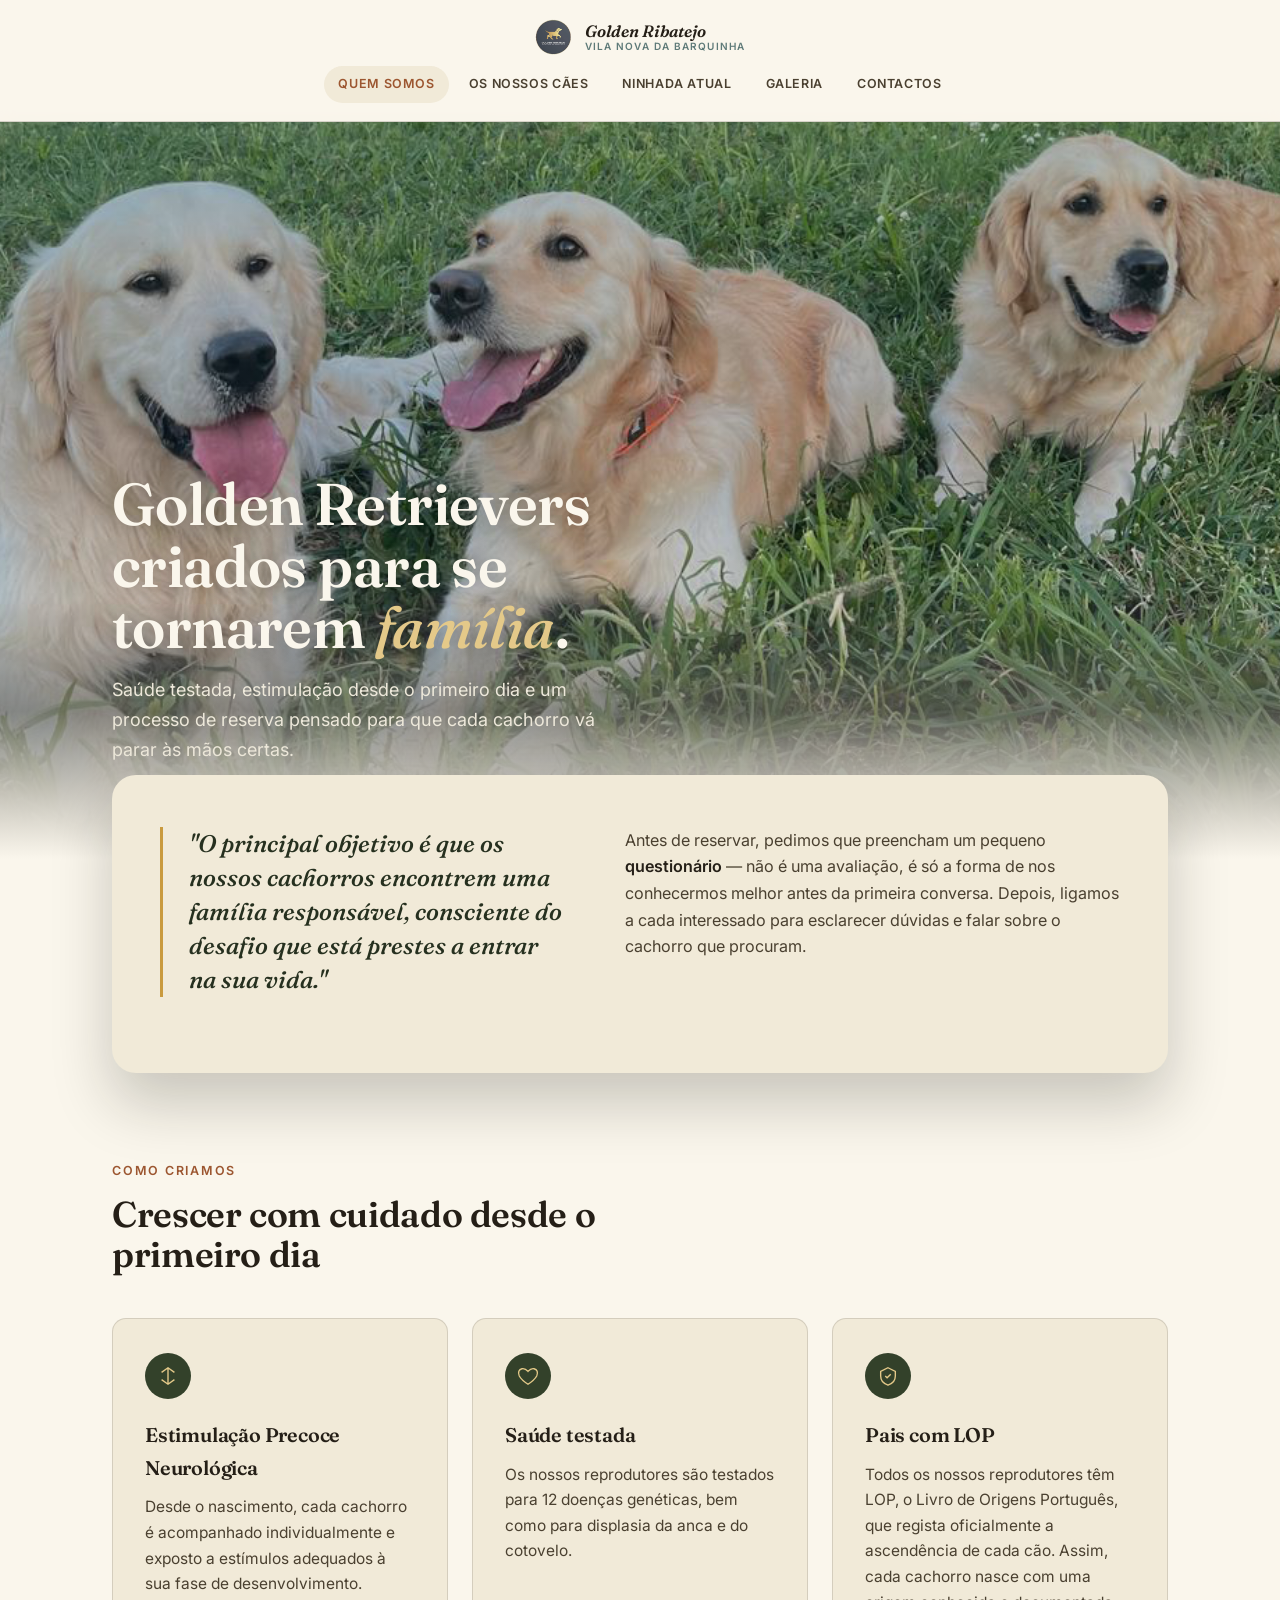
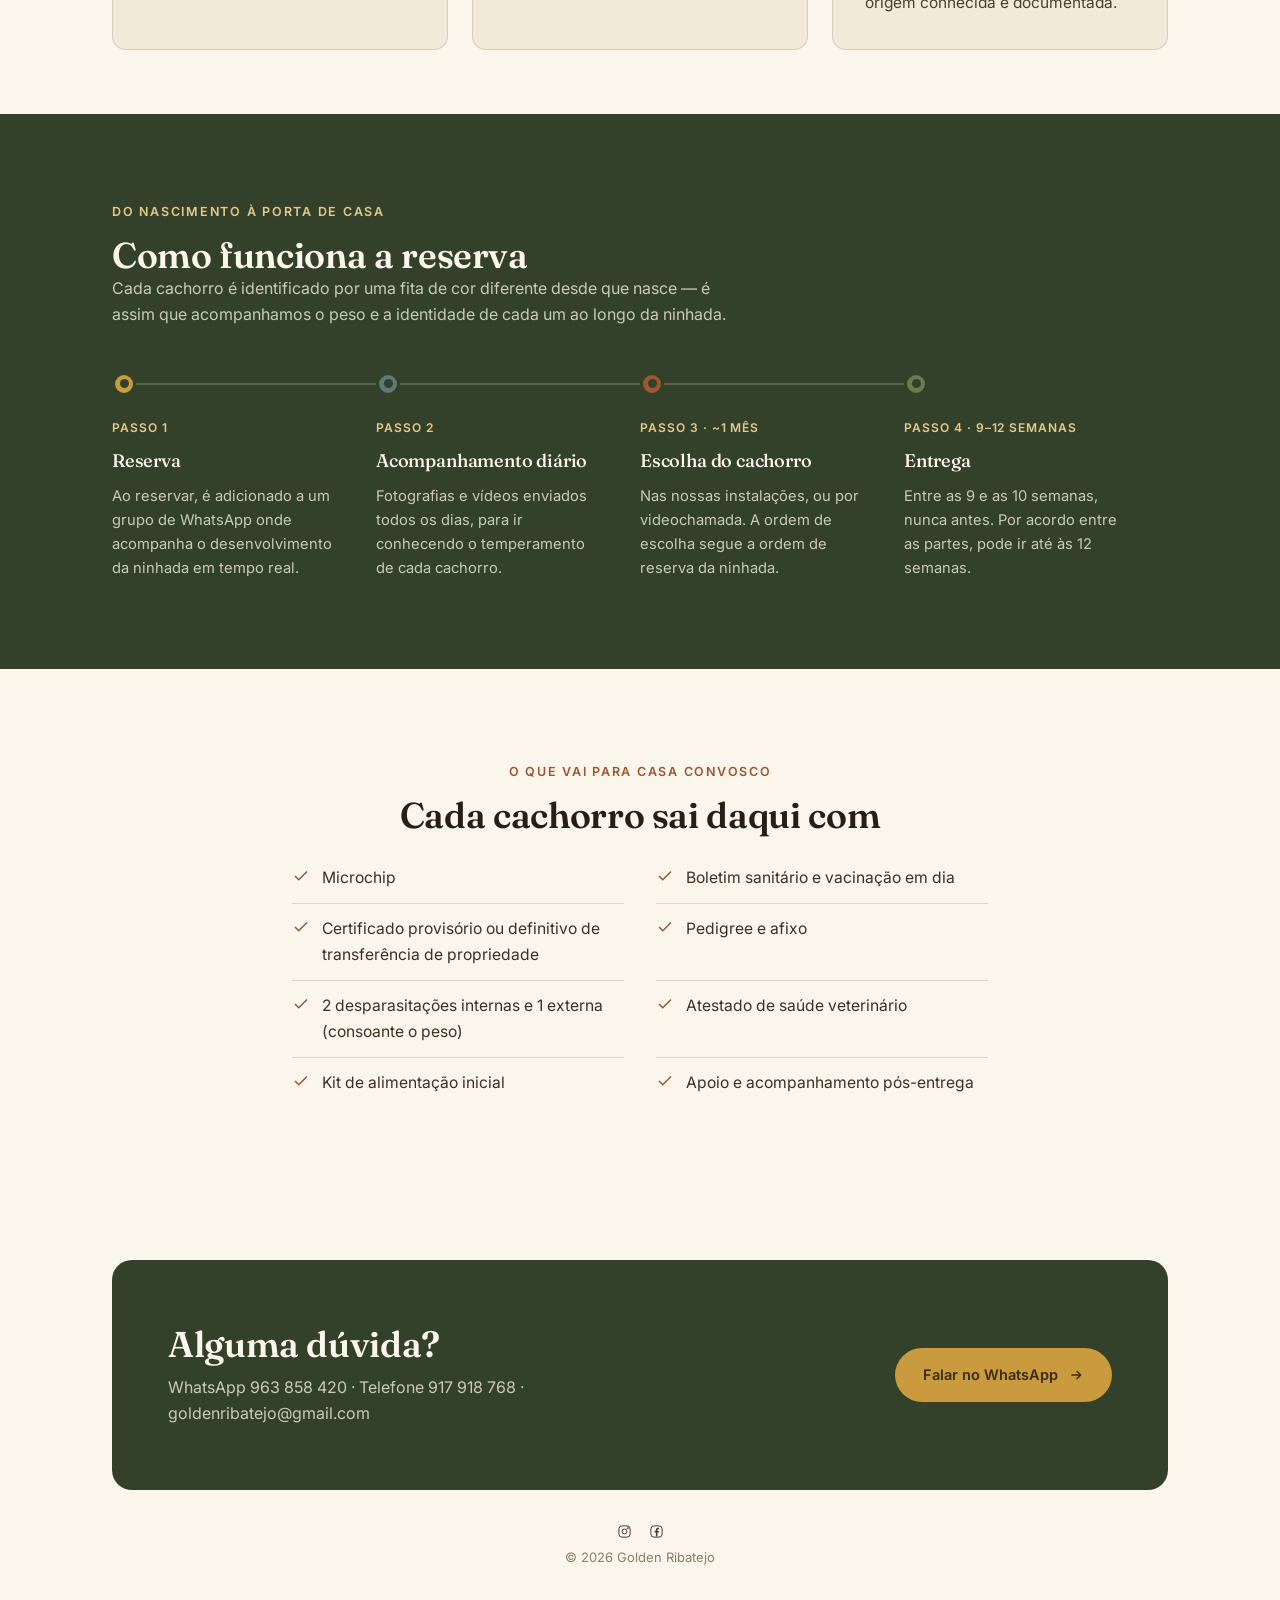
==== index.html @ 8e7dc317 "Adiciona index.html a redirecionar para inicial.html (necessário para o GitHub Pages)" ====
<!DOCTYPE html>
<html lang="pt-PT">
<head>
<meta charset="UTF-8">
<meta name="viewport" content="width=device-width, initial-scale=1">
<meta http-equiv="refresh" content="0; url=inicial.html">
<title>Golden Ribatejo</title>
</head>
<body>
<script>location.replace('inicial.html');</script>
<p>A redirecionar para <a href="inicial.html">a página inicial</a>...</p>
</body>
</html>
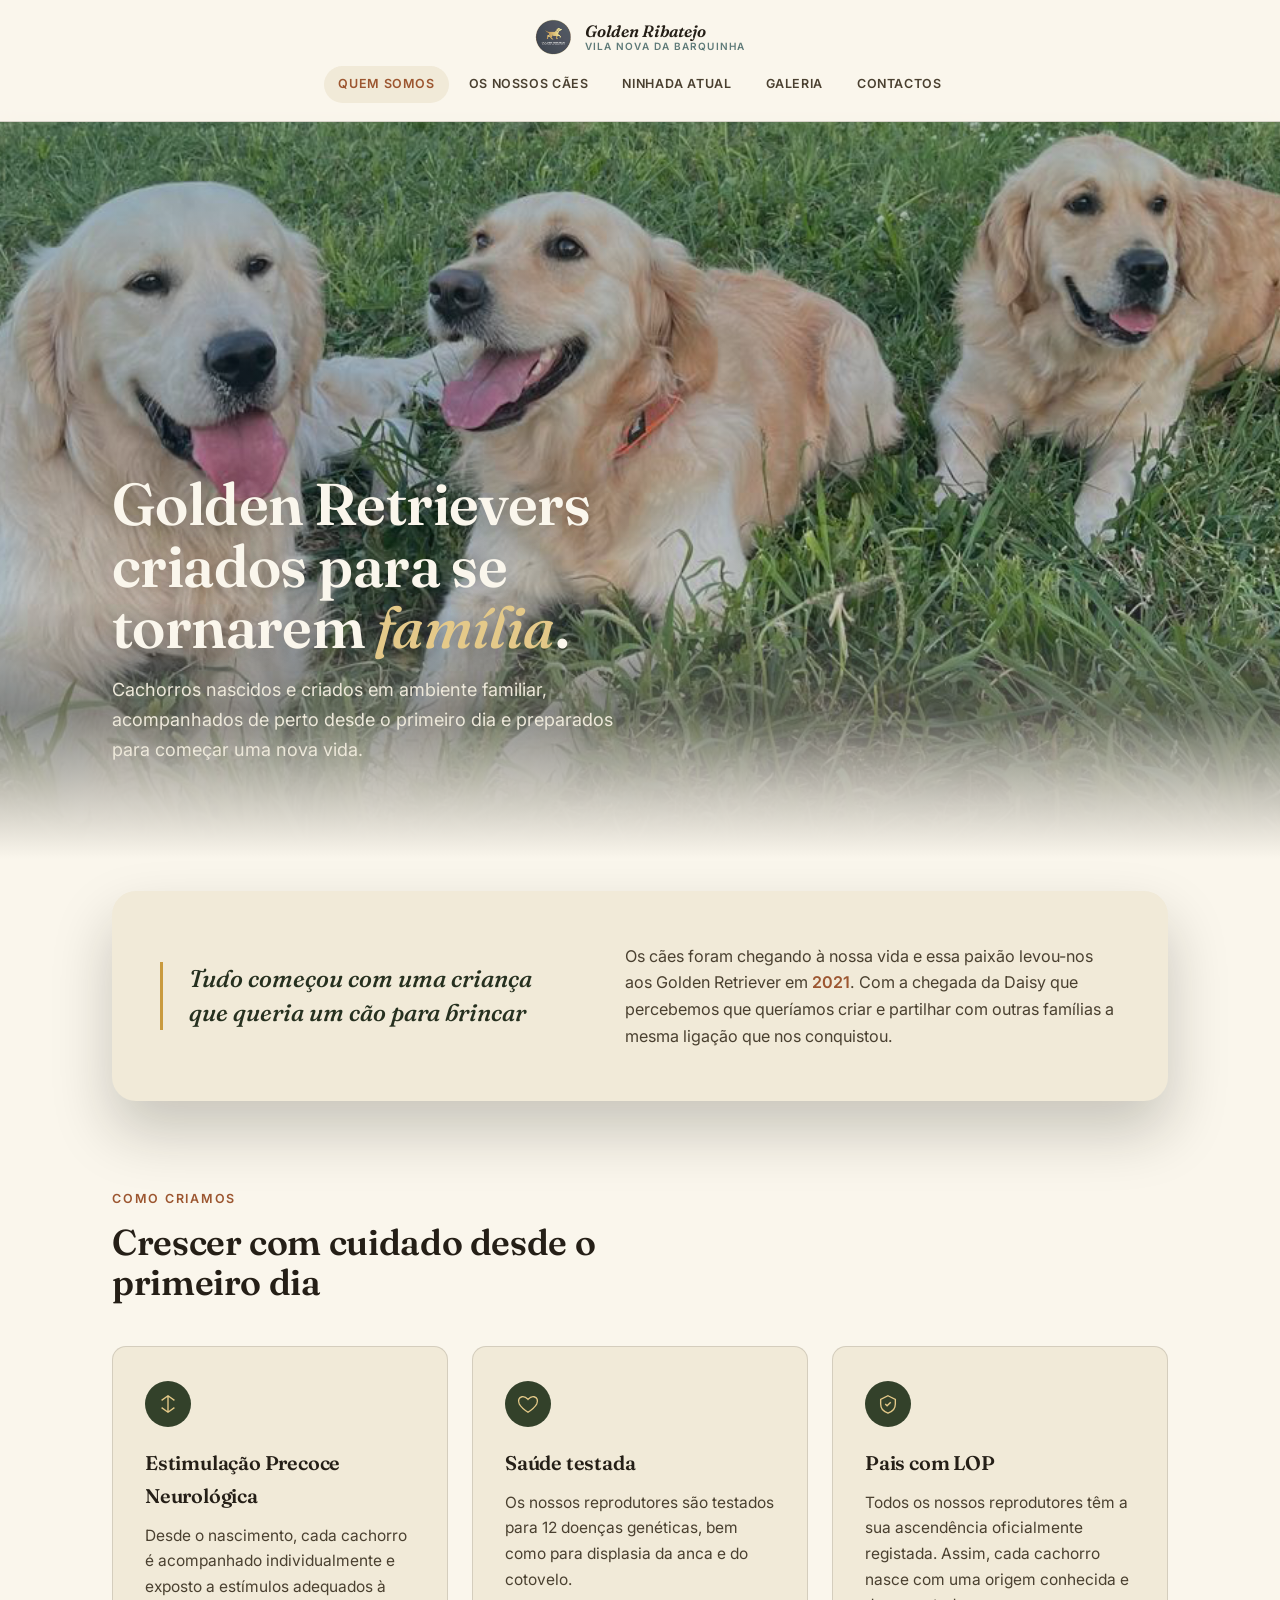
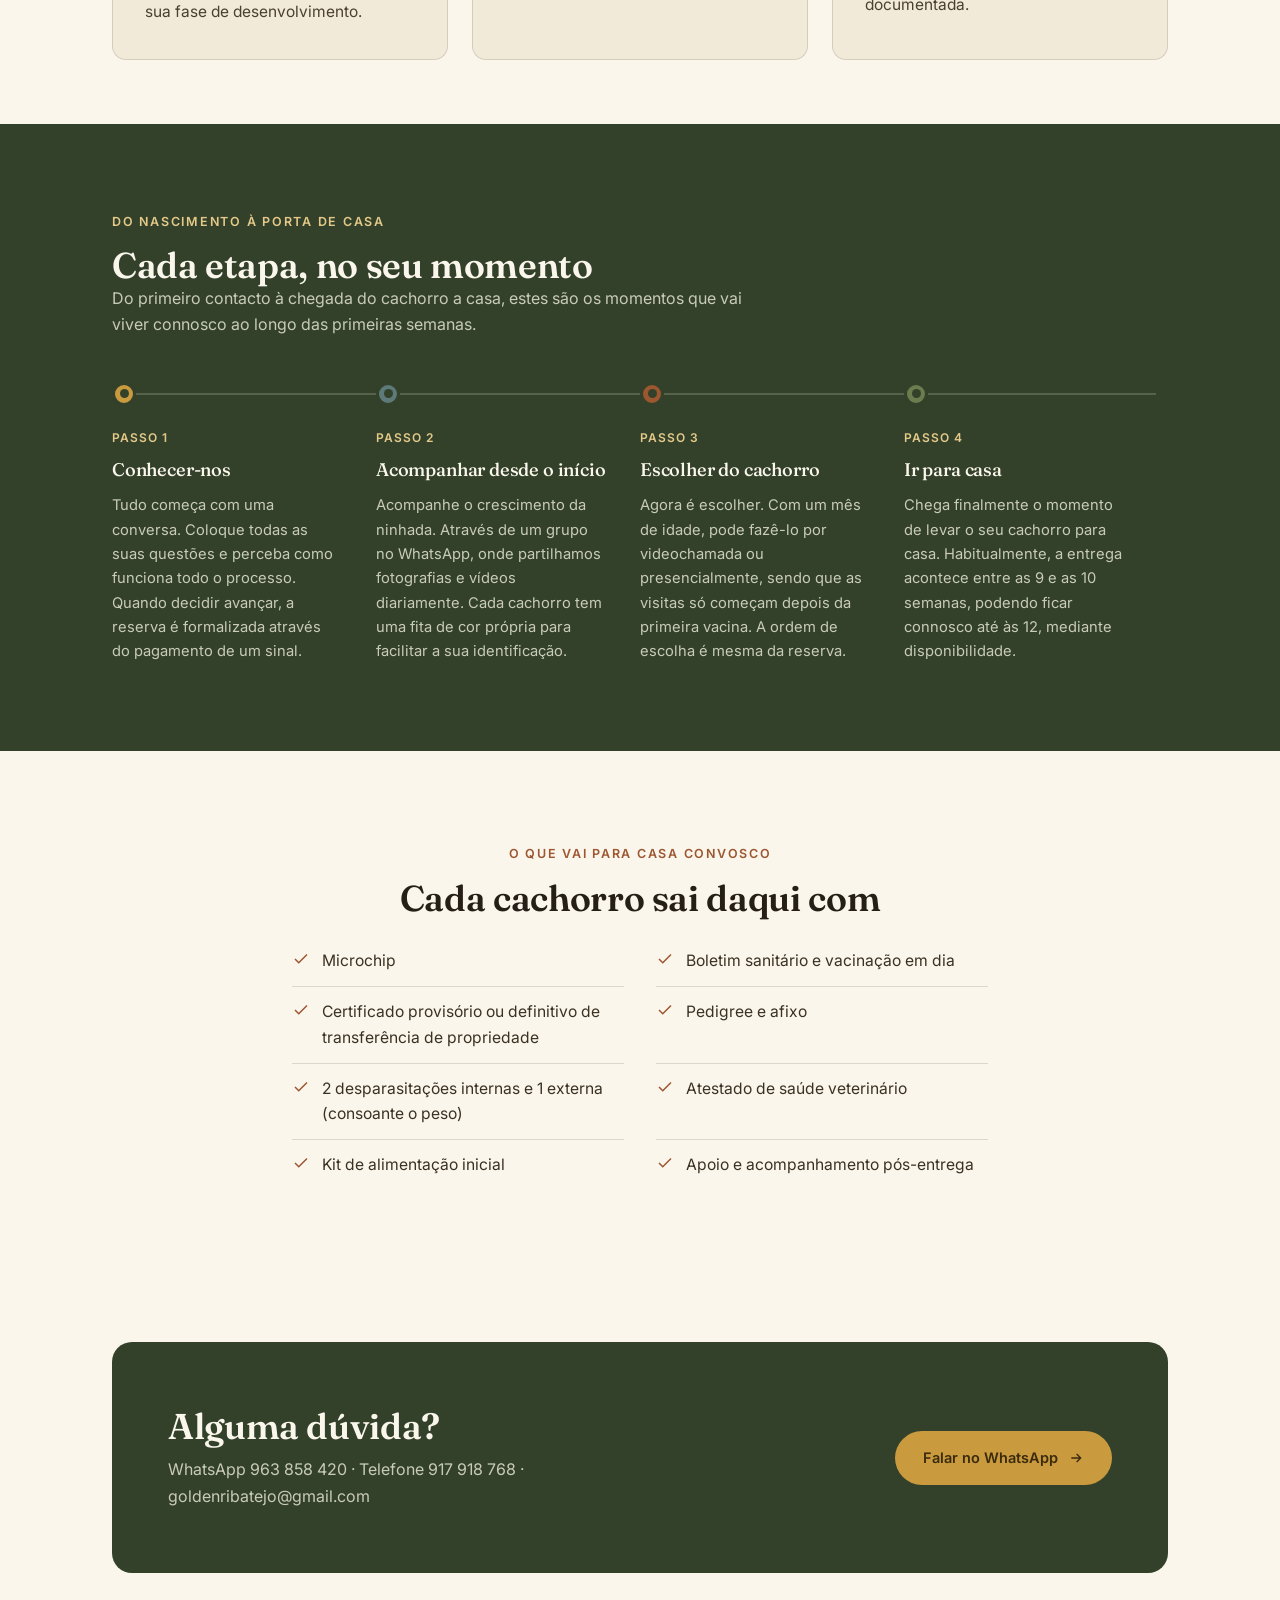
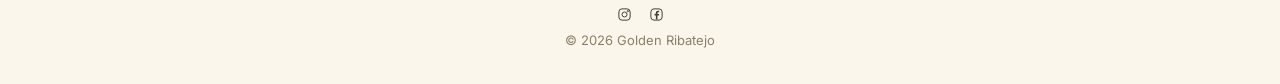
==== commit 22fc9640: "Reorganiza estrutura do projeto: footer partilhado, CSS unificado, .gitignore - Extrai o footer (dup" ====
--- a/index.html
+++ b/index.html
@@ -1,13 +1,15 @@
-<!DOCTYPE html>
+<!doctype html>
 <html lang="pt-PT">
-<head>
-<meta charset="UTF-8">
-<meta name="viewport" content="width=device-width, initial-scale=1">
-<meta http-equiv="refresh" content="0; url=inicial.html">
-<title>Golden Ribatejo</title>
-</head>
-<body>
-<script>location.replace('inicial.html');</script>
-<p>A redirecionar para <a href="inicial.html">a página inicial</a>...</p>
-</body>
+  <head>
+    <meta charset="UTF-8" />
+    <meta name="viewport" content="width=device-width, initial-scale=1" />
+    <meta http-equiv="refresh" content="0; url=inicial.html" />
+    <title>Golden Ribatejo</title>
+  </head>
+  <body>
+    <script>
+      location.replace("inicial.html");
+    </script>
+    <p>A redirecionar para <a href="inicial.html">a página inicial</a>...</p>
+  </body>
 </html>
